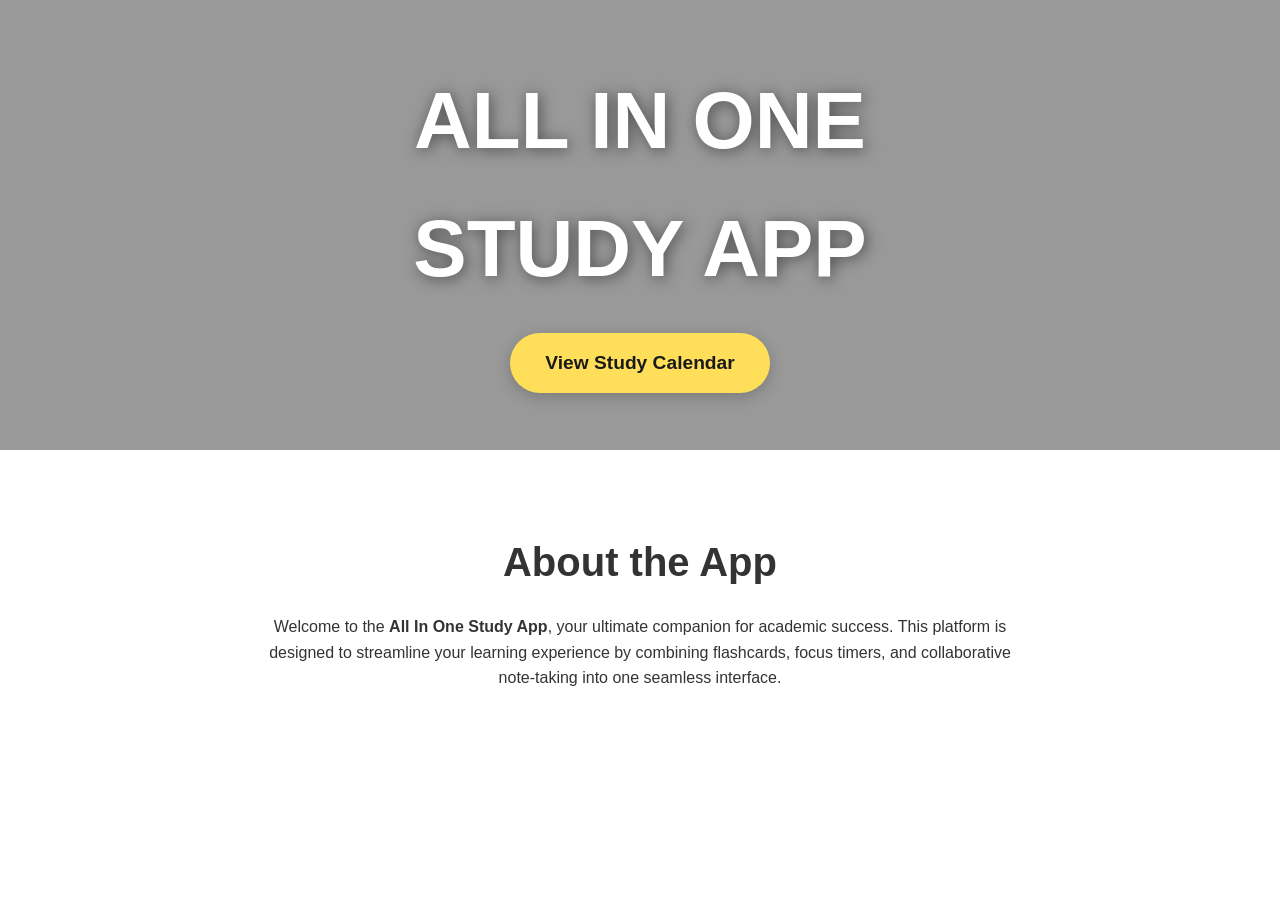
==== index.html @ e2d53522 "Update index.html" ====
<!DOCTYPE html>
<html lang="en">
<head>
    <meta charset="UTF-8">
    <meta name="viewport" content="width=device-width, initial-scale=1.0">
    <title>All In One Study App</title>
    <style>
        /* Basic Reset */
        * {
            margin: 0;
            padding: 0;
            box-sizing: border-box;
        }

        body {
            font-family: 'Segoe UI', Tahoma, Geneva, Verdana, sans-serif;
            line-height: 1.6;
            color: #333;
            background-color: #fff;
        }

        /* SECTION 1: The Top (Hero) Area */
        .hero {
            /* Replace 'background.jpg' with your actual image file name */
            background: linear-gradient(rgba(0,0,0,0.4), rgba(0,0,0,0.4)), 
                        url('background.jpg');
            background-size: cover;
            background-position: center;
            background-attachment: fixed;
            
            height: 50vh; 
            display: flex;
            flex-direction: column; /* Stacks the H1 and Button vertically */
            justify-content: center;
            align-items: center;
            text-align: center;
        }

        .hero-text {
            font-size: clamp(2.5rem, 10vw, 5rem);
            font-weight: 900;
            color: white;
            text-transform: uppercase;
            text-shadow: 2px 2px 15px rgba(0,0,0,0.5);
            margin-bottom: 20px; /* Space between text and button */
        }

        /* Button Styling */
        .btn {
            display: inline-block;
            padding: 15px 35px;
            background-color: #ffde59; /* Study Yellow */
            color: #1a1a1a;
            text-decoration: none;
            font-weight: bold;
            border-radius: 50px;
            font-size: 1.2rem;
            transition: all 0.3s ease;
            box-shadow: 0 4px 15px rgba(0,0,0,0.2);
        }

        .btn:hover {
            background-color: #fbd01e;
            transform: translateY(-3px); /* Subtle lift effect */
            box-shadow: 0 6px 20px rgba(0,0,0,0.3);
        }

        /* SECTION 2: The Description Area */
        .description-section {
            padding: 80px 20px;
            max-width: 800px;
            margin: 0 auto;
            text-align: center;
        }

        .description-section h2 {
            font-size: 2.5rem;
            margin-bottom: 20px;
        }
    </style>
</head>
<body>

    <header class="hero">
        <h1 class="hero-text">All In One<br>Study App</h1>
        
        <a href="calendar.html" class="btn">View Study Calendar</a>
    </header>

    <section class="description-section">
        <h2>About the App</h2>
        <p>
            Welcome to the <strong>All In One Study App</strong>, your ultimate companion for academic success. 
            This platform is designed to streamline your learning experience by combining flashcards, 
            focus timers, and collaborative note-taking into one seamless interface.
        </p>
    </section>

</body>
</html>
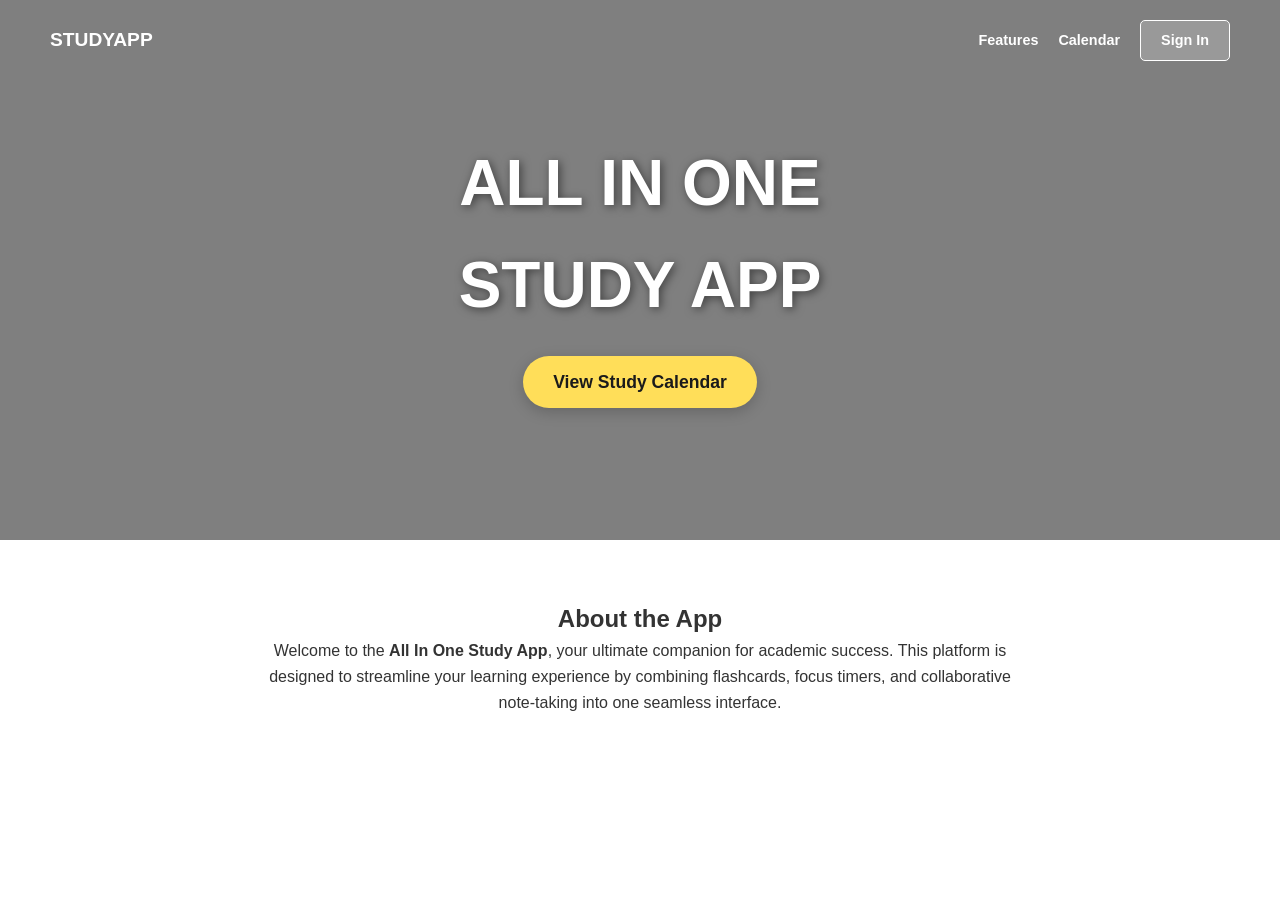
==== commit 16176f3c: "Update index.html" ====
--- a/index.html
+++ b/index.html
@@ -19,71 +19,124 @@
             background-color: #fff;
         }
 
-        /* SECTION 1: The Top (Hero) Area */
+        /* --- NAVIGATION MENU --- */
+        .navbar {
+            position: absolute; /* Sits on top of the hero image */
+            top: 0;
+            width: 100%;
+            display: flex;
+            justify-content: space-between;
+            align-items: center;
+            padding: 20px 50px;
+            z-index: 1000;
+        }
+
+        .logo {
+            color: white;
+            font-weight: 800;
+            font-size: 1.2rem;
+            text-decoration: none;
+        }
+
+        .nav-links {
+            display: flex;
+            gap: 20px;
+            align-items: center;
+        }
+
+        .nav-links a {
+            color: white;
+            text-decoration: none;
+            font-weight: 600;
+            font-size: 0.9rem;
+            transition: opacity 0.3s;
+        }
+
+        .nav-links a:hover {
+            opacity: 0.7;
+        }
+
+        /* Specialized Sign In Button */
+        .btn-signin {
+            background-color: rgba(255, 255, 255, 0.2);
+            border: 1px solid white;
+            padding: 8px 20px !important;
+            border-radius: 5px;
+            transition: all 0.3s ease !important;
+        }
+
+        .btn-signin:hover {
+            background-color: white !important;
+            color: #333 !important;
+            opacity: 1 !important;
+        }
+
+        /* --- HERO SECTION --- */
         .hero {
-            /* Replace 'background.jpg' with your actual image file name */
-            background: linear-gradient(rgba(0,0,0,0.4), rgba(0,0,0,0.4)), 
+            background: linear-gradient(rgba(0,0,0,0.5), rgba(0,0,0,0.5)), 
                         url('background.jpg');
             background-size: cover;
             background-position: center;
             background-attachment: fixed;
-            
-            height: 50vh; 
+            height: 60vh; 
             display: flex;
-            flex-direction: column; /* Stacks the H1 and Button vertically */
+            flex-direction: column; 
             justify-content: center;
             align-items: center;
             text-align: center;
+            padding: 20px;
+            position: relative;
         }
 
         .hero-text {
-            font-size: clamp(2.5rem, 10vw, 5rem);
+            font-size: clamp(2rem, 8vw, 4rem);
             font-weight: 900;
             color: white;
             text-transform: uppercase;
-            text-shadow: 2px 2px 15px rgba(0,0,0,0.5);
-            margin-bottom: 20px; /* Space between text and button */
+            text-shadow: 2px 2px 10px rgba(0,0,0,0.5);
+            margin-bottom: 20px; 
         }
 
-        /* Button Styling */
+        /* Main Call to Action Button */
         .btn {
             display: inline-block;
-            padding: 15px 35px;
-            background-color: #ffde59; /* Study Yellow */
-            color: #1a1a1a;
+            padding: 12px 30px;
+            background-color: #ffde59;
+            color: #1a1a1b;
             text-decoration: none;
             font-weight: bold;
             border-radius: 50px;
-            font-size: 1.2rem;
+            font-size: 1.1rem;
             transition: all 0.3s ease;
             box-shadow: 0 4px 15px rgba(0,0,0,0.2);
         }
 
         .btn:hover {
             background-color: #fbd01e;
-            transform: translateY(-3px); /* Subtle lift effect */
-            box-shadow: 0 6px 20px rgba(0,0,0,0.3);
+            transform: translateY(-2px);
         }
 
-        /* SECTION 2: The Description Area */
         .description-section {
-            padding: 80px 20px;
+            padding: 60px 20px;
             max-width: 800px;
             margin: 0 auto;
             text-align: center;
-        }
-
-        .description-section h2 {
-            font-size: 2.5rem;
-            margin-bottom: 20px;
         }
     </style>
 </head>
 <body>
 
+    <nav class="navbar">
+        <a href="#" class="logo">STUDYAPP</a>
+        <div class="nav-links">
+            <a href="#">Features</a>
+            <a href="calendar.html">Calendar</a>
+            <a href="#" class="btn-signin">Sign In</a>
+        </div>
+    </nav>
+
     <header class="hero">
         <h1 class="hero-text">All In One<br>Study App</h1>
-        
         <a href="calendar.html" class="btn">View Study Calendar</a>
     </header>
 
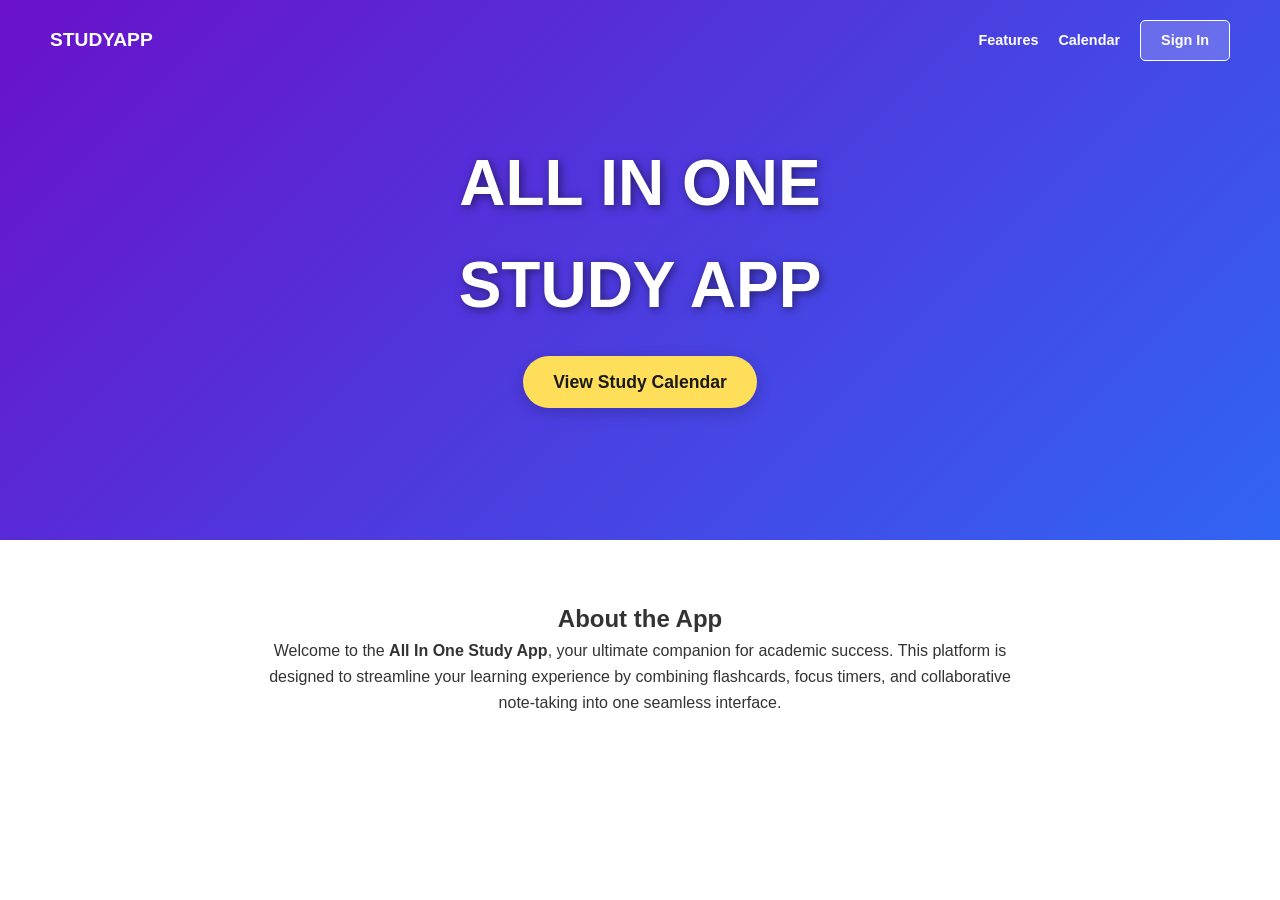
==== commit 9b404997: "Update index.html" ====
--- a/index.html
+++ b/index.html
@@ -73,7 +73,7 @@
 
         /* --- HERO SECTION --- */
         .hero {
-            background: linear-gradient(rgba(0,0,0,0.5), rgba(0,0,0,0.5)), 
+            background: linear-gradient(135deg, #6a11cb 0%, #2575fc 100%), 
                         url('background.jpg');
             background-size: cover;
             background-position: center;
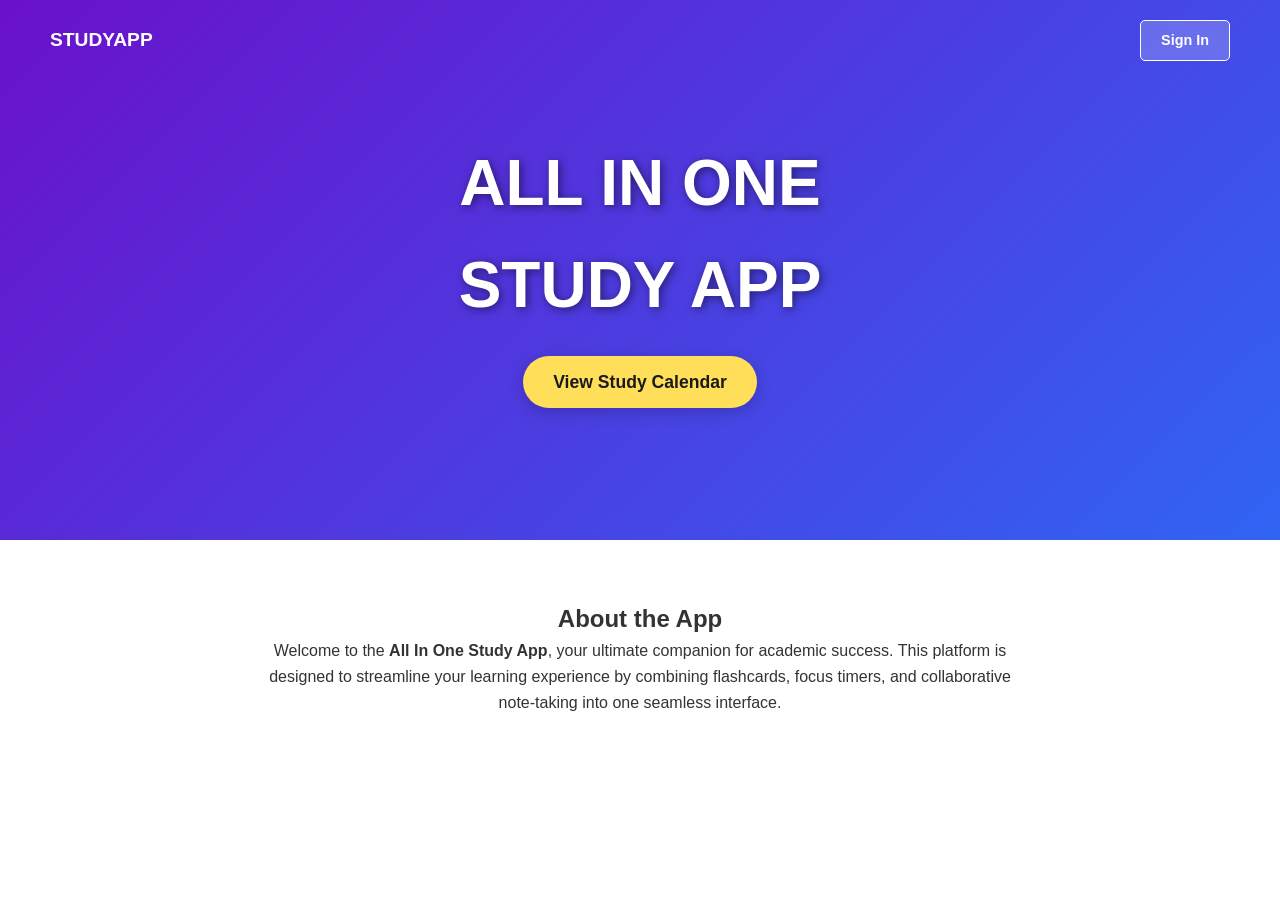
==== commit fa1e25ab: "Update index.html" ====
--- a/index.html
+++ b/index.html
@@ -129,9 +129,7 @@
     <nav class="navbar">
         <a href="#" class="logo">STUDYAPP</a>
         <div class="nav-links">
-            <a href="#">Features</a>
-            <a href="calendar.html">Calendar</a>
-            <a href="#" class="btn-signin">Sign In</a>
+            <a href="login.html" class="btn-signin">Sign In</a>
         </div>
     </nav>
 
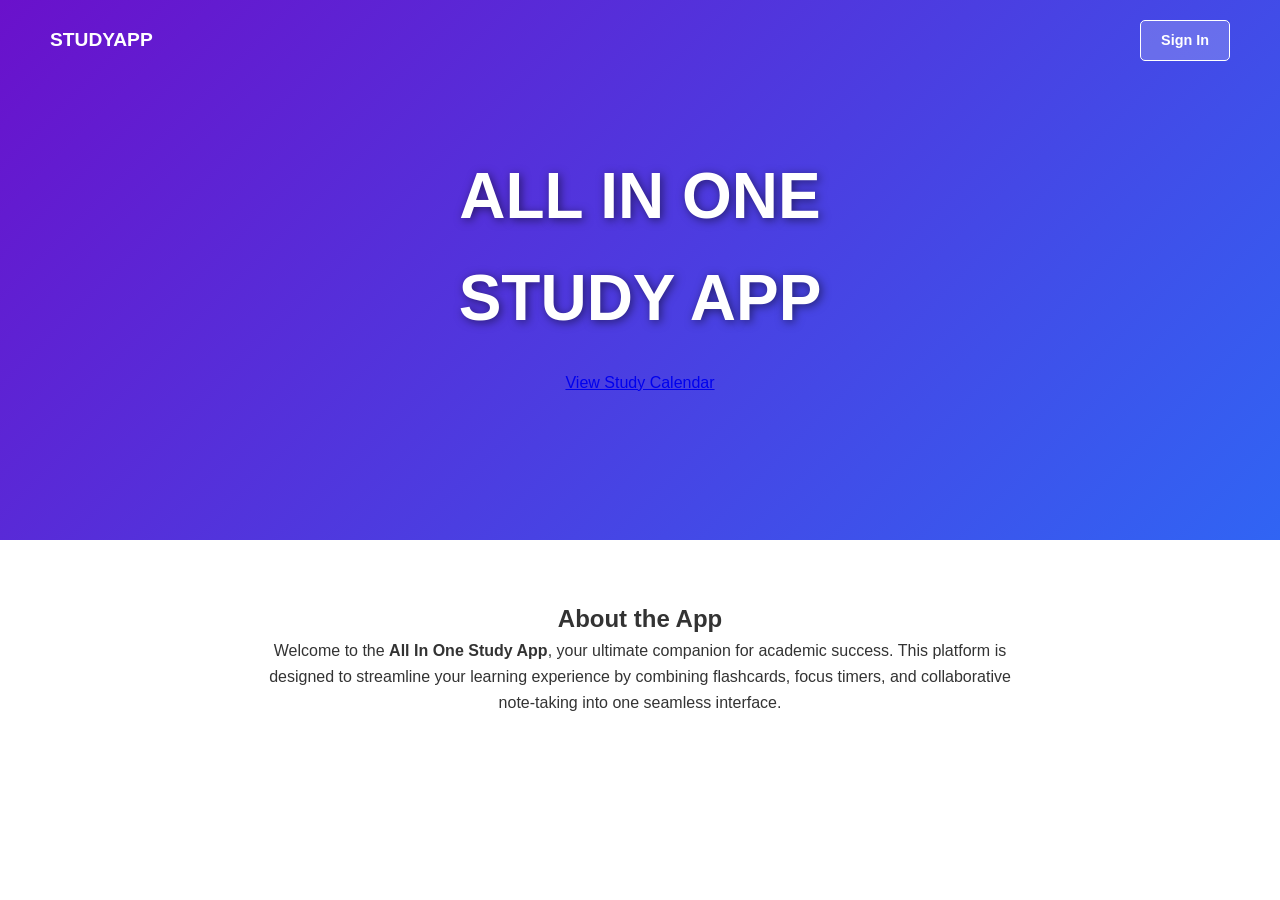
==== commit 17c37910: "Update index.html" ====
--- a/index.html
+++ b/index.html
@@ -96,26 +96,6 @@
             text-shadow: 2px 2px 10px rgba(0,0,0,0.5);
             margin-bottom: 20px; 
         }
-
-        /* Main Call to Action Button */
-        .btn {
-            display: inline-block;
-            padding: 12px 30px;
-            background-color: #ffde59;
-            color: #1a1a1b;
-            text-decoration: none;
-            font-weight: bold;
-            border-radius: 50px;
-            font-size: 1.1rem;
-            transition: all 0.3s ease;
-            box-shadow: 0 4px 15px rgba(0,0,0,0.2);
-        }
-
-        .btn:hover {
-            background-color: #fbd01e;
-            transform: translateY(-2px);
-        }
-
         .description-section {
             padding: 60px 20px;
             max-width: 800px;
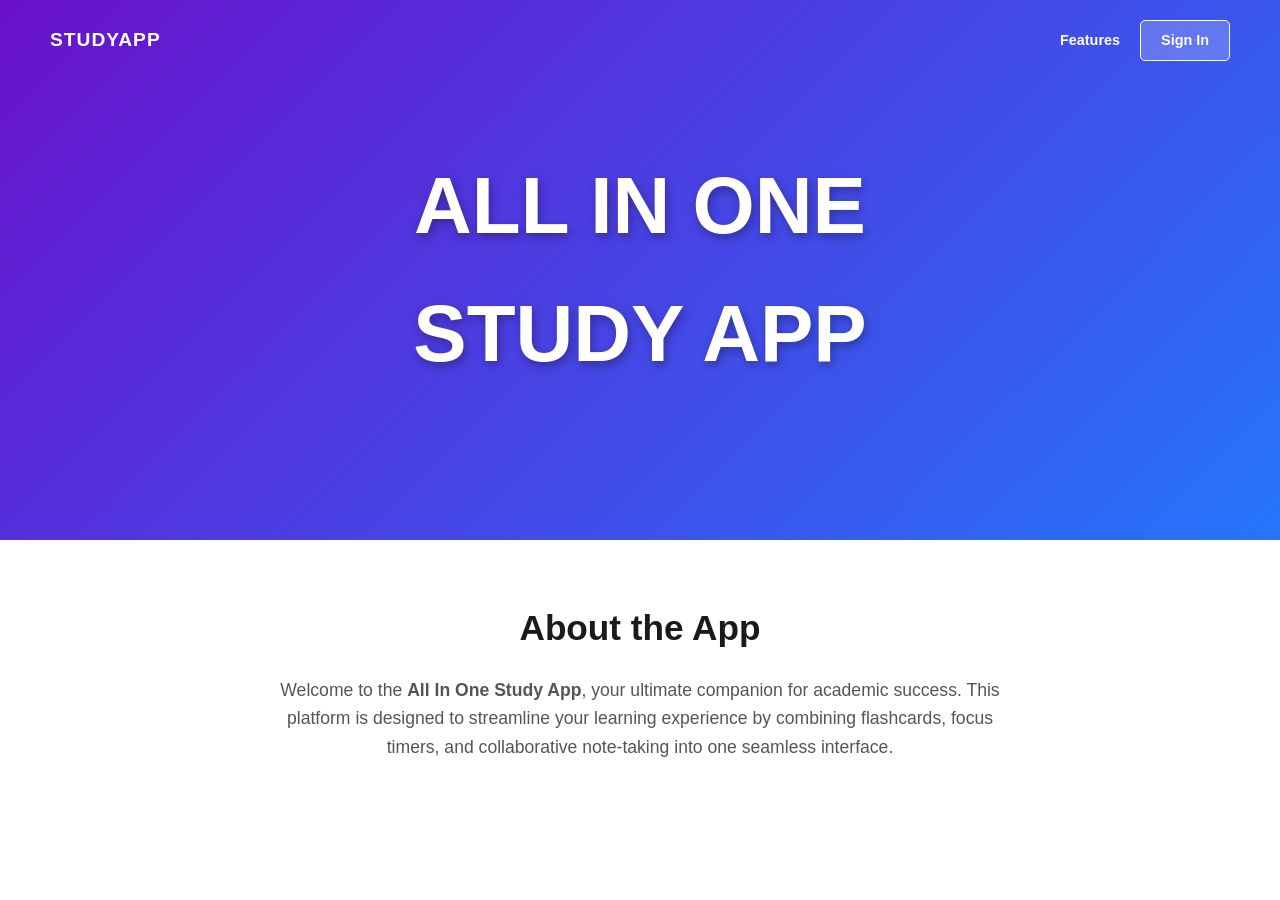
==== commit 89cc04f8: "Update index.html" ====
--- a/index.html
+++ b/index.html
@@ -21,7 +21,7 @@
 
         /* --- NAVIGATION MENU --- */
         .navbar {
-            position: absolute; /* Sits on top of the hero image */
+            position: absolute;
             top: 0;
             width: 100%;
             display: flex;
@@ -36,6 +36,7 @@
             font-weight: 800;
             font-size: 1.2rem;
             text-decoration: none;
+            letter-spacing: 1px;
         }
 
         .nav-links {
@@ -52,32 +53,22 @@
             transition: opacity 0.3s;
         }
 
-        .nav-links a:hover {
-            opacity: 0.7;
-        }
-
-        /* Specialized Sign In Button */
         .btn-signin {
             background-color: rgba(255, 255, 255, 0.2);
             border: 1px solid white;
-            padding: 8px 20px !important;
+            padding: 8px 20px;
             border-radius: 5px;
-            transition: all 0.3s ease !important;
+            transition: all 0.3s ease;
         }
 
         .btn-signin:hover {
-            background-color: white !important;
-            color: #333 !important;
-            opacity: 1 !important;
+            background-color: white;
+            color: #6a11cb;
         }
 
         /* --- HERO SECTION --- */
         .hero {
-            background: linear-gradient(135deg, #6a11cb 0%, #2575fc 100%), 
-                        url('background.jpg');
-            background-size: cover;
-            background-position: center;
-            background-attachment: fixed;
+            background: linear-gradient(135deg, #6a11cb 0%, #2575fc 100%);
             height: 60vh; 
             display: flex;
             flex-direction: column; 
@@ -89,18 +80,32 @@
         }
 
         .hero-text {
-            font-size: clamp(2rem, 8vw, 4rem);
+            font-size: clamp(2.5rem, 10vw, 5rem);
             font-weight: 900;
             color: white;
             text-transform: uppercase;
-            text-shadow: 2px 2px 10px rgba(0,0,0,0.5);
-            margin-bottom: 20px; 
+            text-shadow: 2px 4px 10px rgba(0,0,0,0.3);
+            /* Removed bottom margin since button is gone */
         }
+
+        /* --- DESCRIPTION SECTION --- */
         .description-section {
             padding: 60px 20px;
             max-width: 800px;
             margin: 0 auto;
             text-align: center;
+        }
+
+        .description-section h2 {
+            font-size: 2.2rem;
+            margin-bottom: 20px;
+            color: #1a1a1a;
+        }
+
+        .description-section p {
+            font-size: 1.1rem;
+            color: #555;
+            margin-bottom: 20px;
         }
     </style>
 </head>
@@ -109,13 +114,13 @@
     <nav class="navbar">
         <a href="#" class="logo">STUDYAPP</a>
         <div class="nav-links">
+            <a href="#">Features</a>
             <a href="login.html" class="btn-signin">Sign In</a>
         </div>
     </nav>
 
     <header class="hero">
         <h1 class="hero-text">All In One<br>Study App</h1>
-        <a href="calendar.html" class="btn">View Study Calendar</a>
     </header>
 
     <section class="description-section">
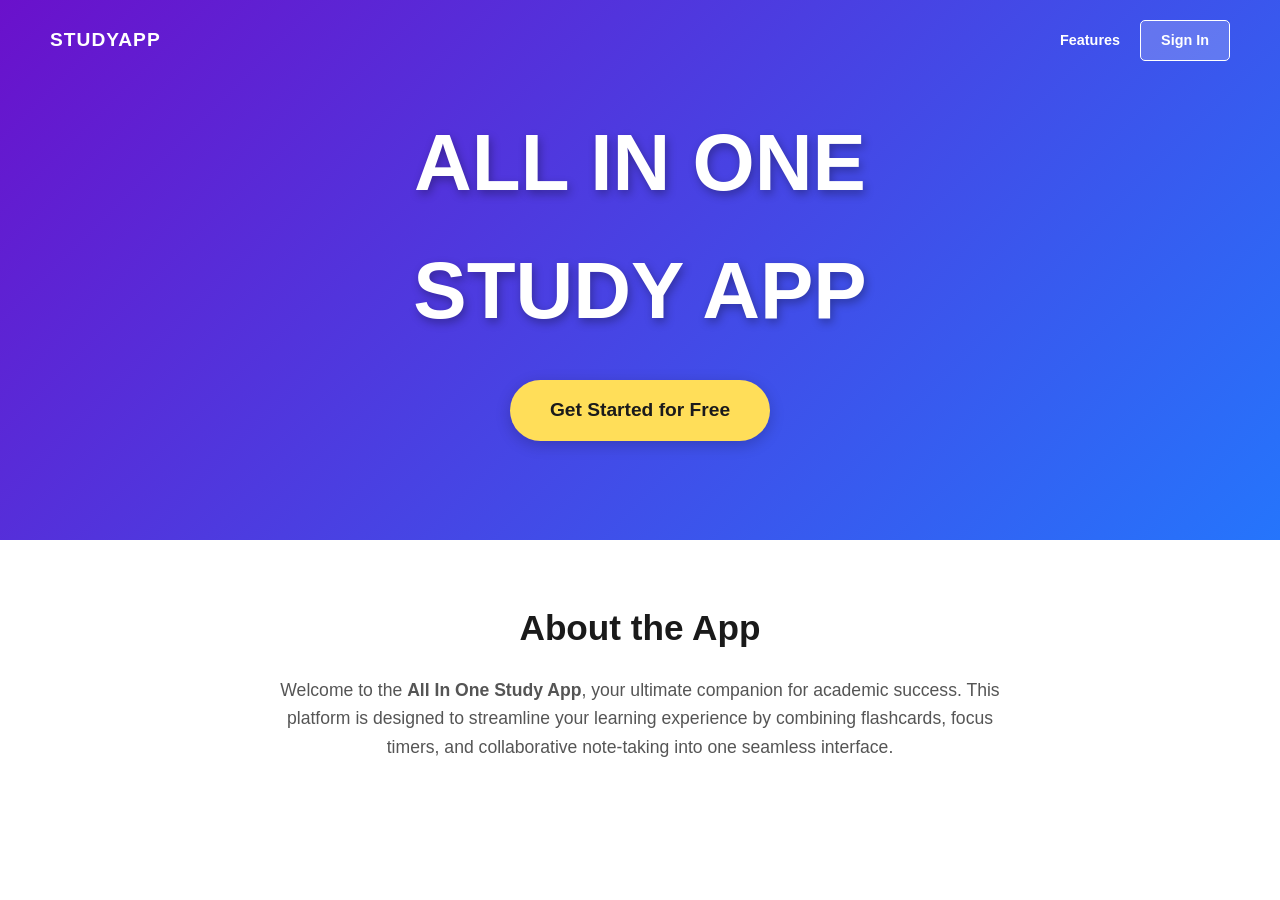
==== commit eac7ff8b: "Update index.html" ====
--- a/index.html
+++ b/index.html
@@ -85,7 +85,27 @@
             color: white;
             text-transform: uppercase;
             text-shadow: 2px 4px 10px rgba(0,0,0,0.3);
-            /* Removed bottom margin since button is gone */
+            margin-bottom: 25px;
+        }
+
+        /* The New Sign Up Button */
+        .btn-signup {
+            display: inline-block;
+            padding: 15px 40px;
+            background-color: #ffde59; /* Using the accent yellow for high visibility */
+            color: #1a1a1b;
+            text-decoration: none;
+            font-weight: bold;
+            border-radius: 50px;
+            font-size: 1.2rem;
+            transition: all 0.3s ease;
+            box-shadow: 0 4px 15px rgba(0,0,0,0.2);
+        }
+
+        .btn-signup:hover {
+            background-color: #fbd01e;
+            transform: translateY(-3px);
+            box-shadow: 0 6px 20px rgba(0,0,0,0.3);
         }
 
         /* --- DESCRIPTION SECTION --- */
@@ -105,7 +125,6 @@
         .description-section p {
             font-size: 1.1rem;
             color: #555;
-            margin-bottom: 20px;
         }
     </style>
 </head>
@@ -121,6 +140,7 @@
 
     <header class="hero">
         <h1 class="hero-text">All In One<br>Study App</h1>
+        <a href="signup.html" class="btn-signup">Get Started for Free</a>
     </header>
 
     <section class="description-section">
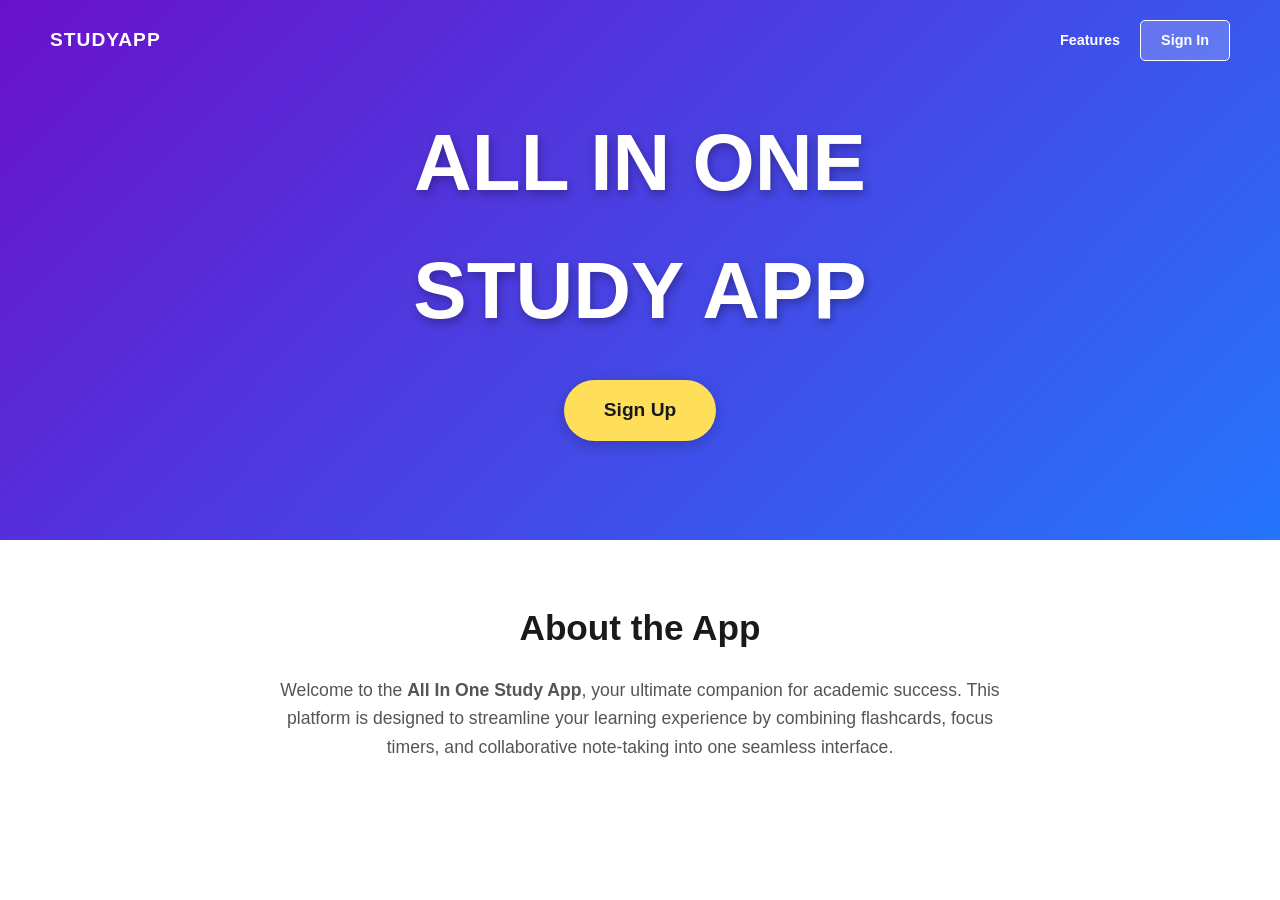
==== commit 03262666: "Update index.html" ====
--- a/index.html
+++ b/index.html
@@ -140,7 +140,7 @@
 
     <header class="hero">
         <h1 class="hero-text">All In One<br>Study App</h1>
-        <a href="signup.html" class="btn-signup">Get Started for Free</a>
+        <a href="signup.html" class="btn-signup">Sign Up</a>
     </header>
 
     <section class="description-section">
